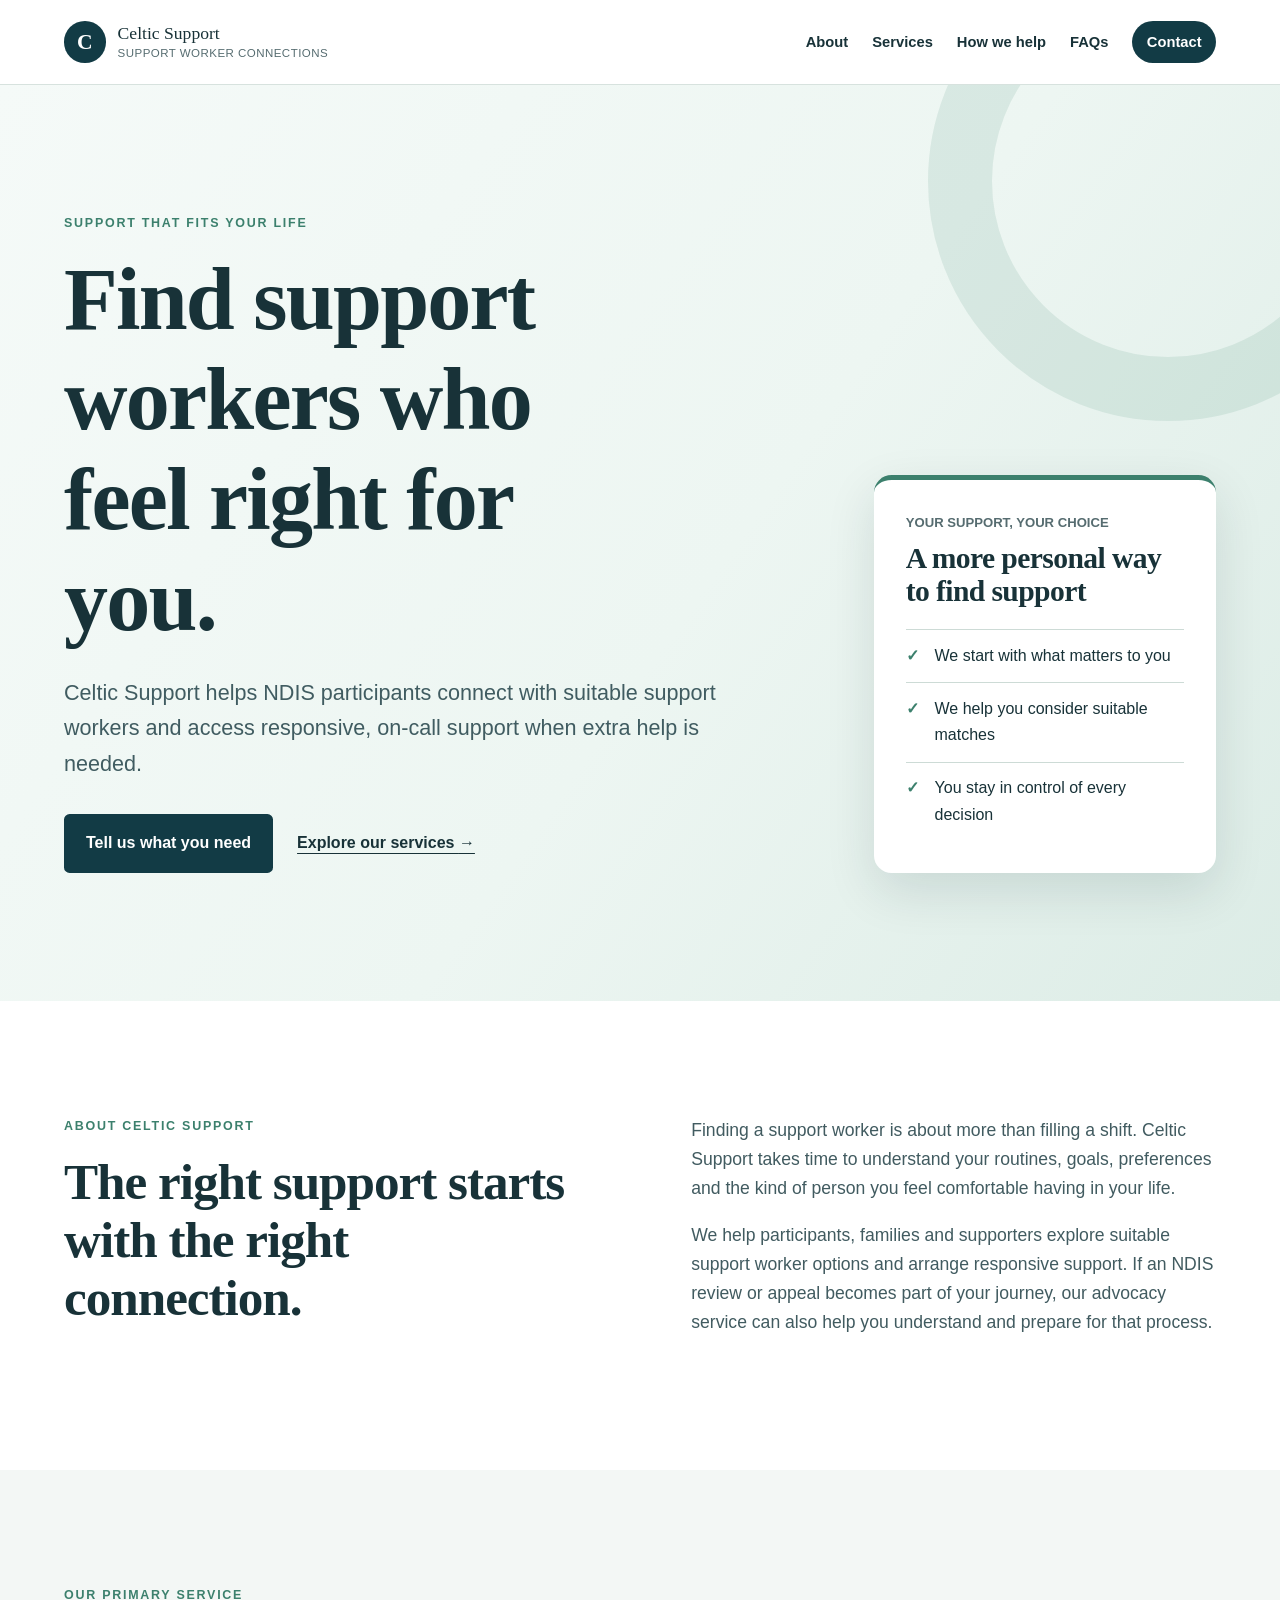
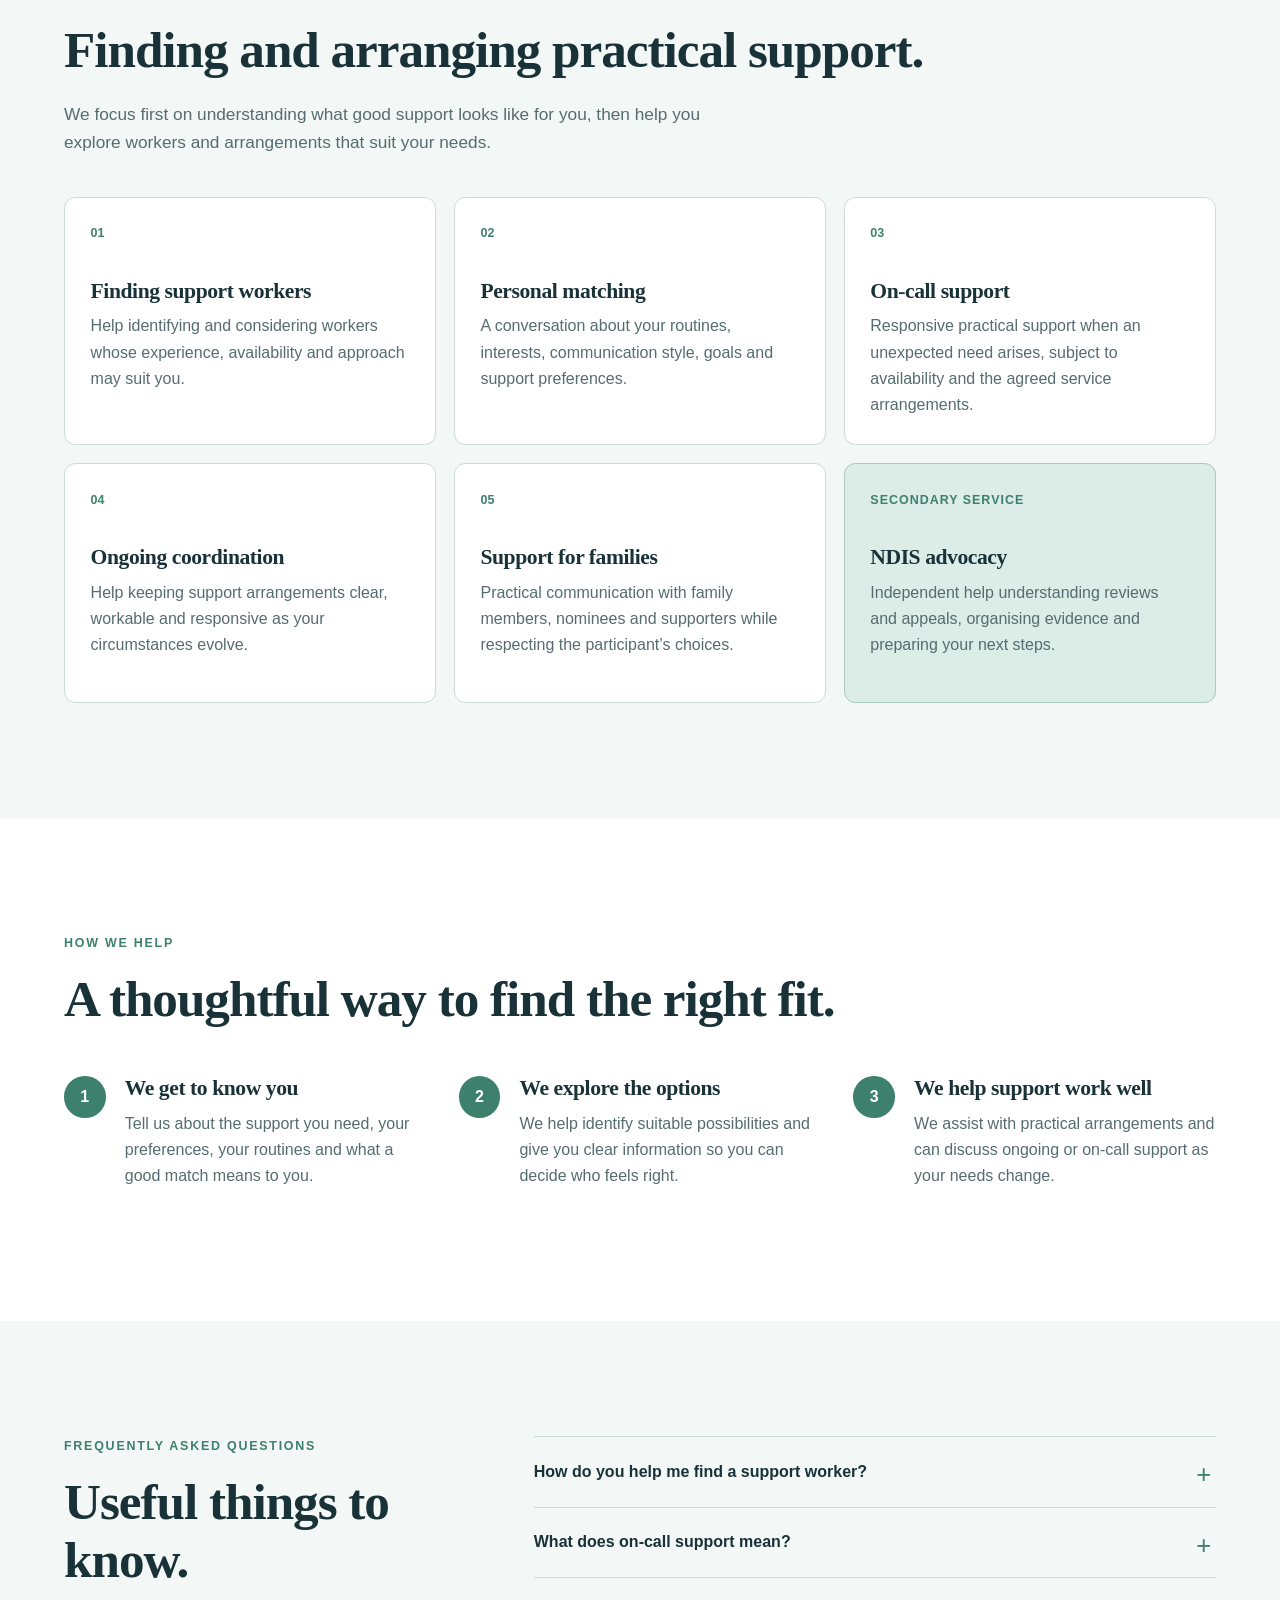
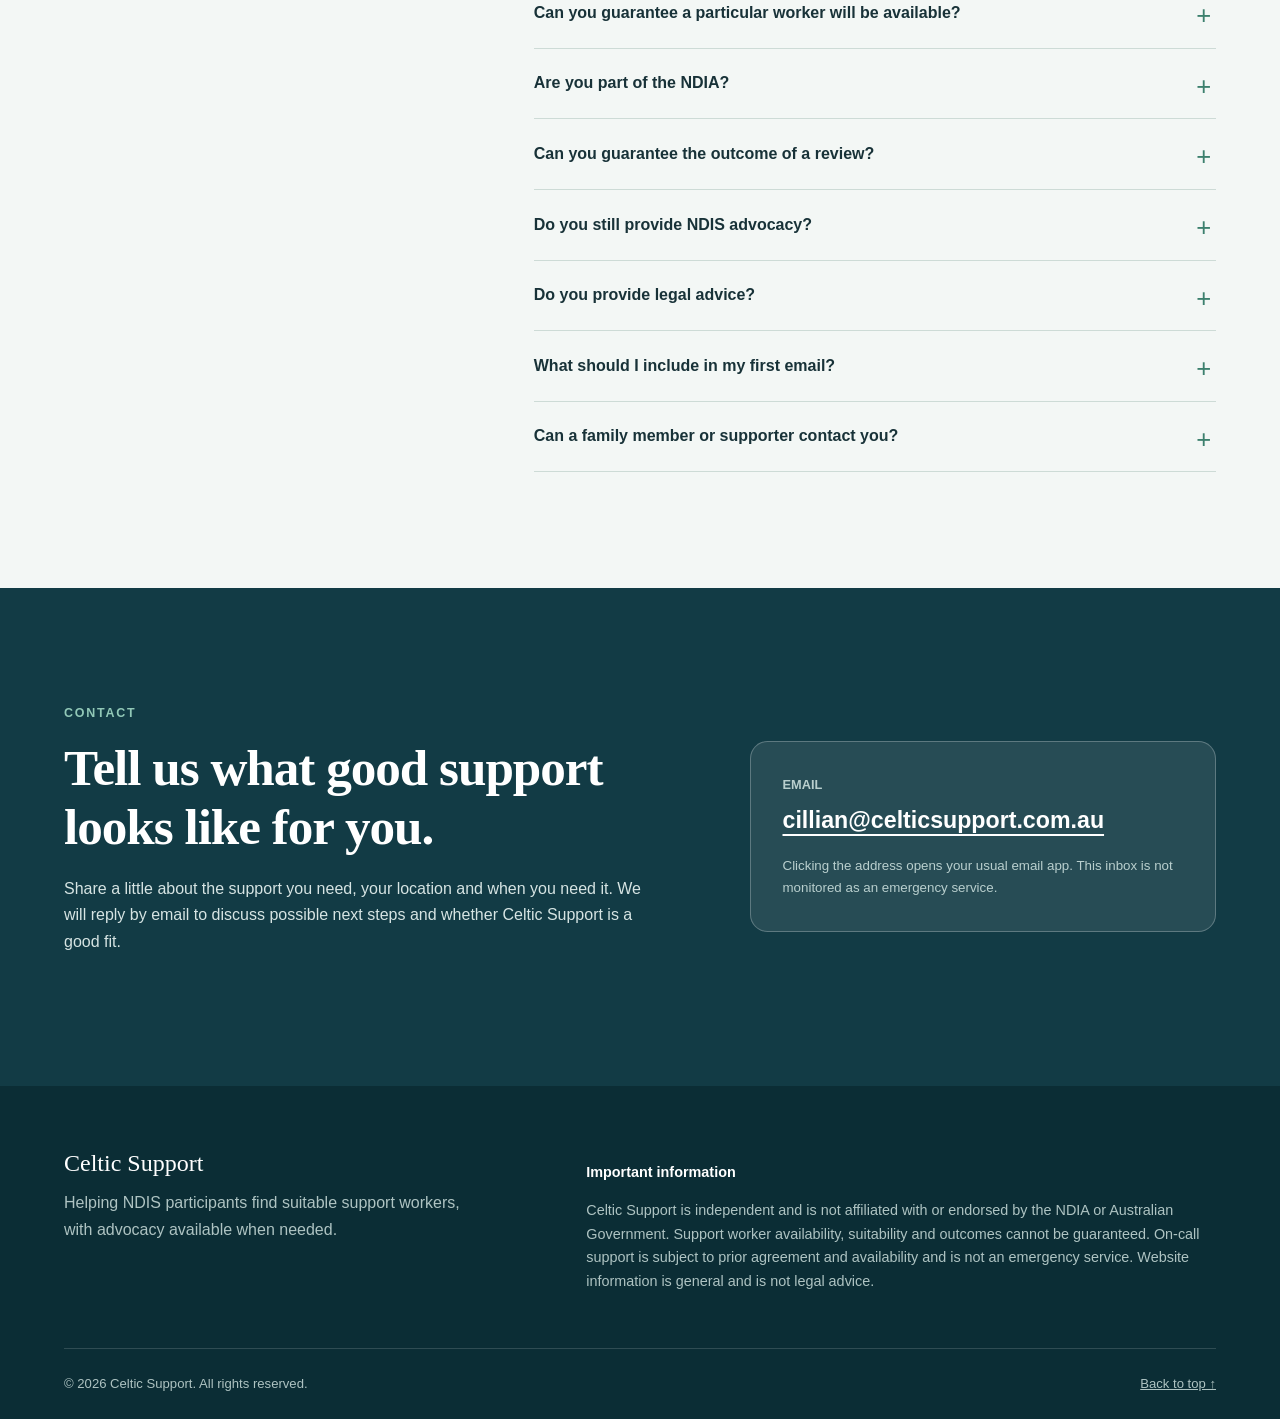
==== index.html @ 6f76b6a0 "Add Celtic Support website" ====
<!doctype html>
<html lang="en-AU">
<head>
  <meta charset="utf-8">
  <meta name="viewport" content="width=device-width, initial-scale=1">
  <meta name="description" content="Celtic Support helps NDIS participants find suitable support workers, access on-call support and navigate reviews and appeals.">
  <meta name="theme-color" content="#123b45">
  <meta property="og:title" content="Celtic Support | Find the right support workers">
  <meta property="og:description" content="Participant-focused help finding support workers, arranging on-call support and navigating NDIS reviews and appeals.">
  <meta property="og:type" content="website">
  <meta property="og:url" content="https://celticsupport.com.au/">
  <link rel="canonical" href="https://celticsupport.com.au/">
  <link rel="stylesheet" href="styles.css">
  <title>Celtic Support | Find the right support workers</title>
</head>
<body>
  <a class="skip-link" href="#main">Skip to main content</a>
  <header class="site-header">
    <div class="container nav-wrap">
      <a class="brand" href="#home" aria-label="Celtic Support home">
        <span class="brand-mark" aria-hidden="true">C</span>
        <span><strong>Celtic Support</strong><small>Support worker connections</small></span>
      </a>
      <nav aria-label="Main navigation">
        <ul>
          <li><a href="#about">About</a></li>
          <li><a href="#services">Services</a></li>
          <li><a href="#process">How we help</a></li>
          <li><a href="#faqs">FAQs</a></li>
          <li><a class="nav-contact" href="#contact">Contact</a></li>
        </ul>
      </nav>
    </div>
  </header>

  <main id="main">
    <section class="hero" id="home">
      <div class="container hero-grid">
        <div>
          <p class="eyebrow">Support that fits your life</p>
          <h1>Find support workers who feel right for you.</h1>
          <p class="lead">Celtic Support helps NDIS participants connect with suitable support workers and access responsive, on-call support when extra help is needed.</p>
          <div class="actions">
            <a class="button" href="mailto:cillian@celticsupport.com.au?subject=Support%20worker%20enquiry">Tell us what you need</a>
            <a class="text-link" href="#services">Explore our services <span aria-hidden="true">→</span></a>
          </div>
        </div>
        <aside class="hero-card" aria-label="What you can expect">
          <p class="card-kicker">Your support, your choice</p>
          <h2>A more personal way to find support</h2>
          <ul class="check-list">
            <li>We start with what matters to you</li>
            <li>We help you consider suitable matches</li>
            <li>You stay in control of every decision</li>
          </ul>
        </aside>
      </div>
    </section>

    <section id="about">
      <div class="container split">
        <div>
          <p class="eyebrow">About Celtic Support</p>
          <h2>The right support starts with the right connection.</h2>
        </div>
        <div class="prose">
          <p>Finding a support worker is about more than filling a shift. Celtic Support takes time to understand your routines, goals, preferences and the kind of person you feel comfortable having in your life.</p>
          <p>We help participants, families and supporters explore suitable support worker options and arrange responsive support. If an NDIS review or appeal becomes part of your journey, our advocacy service can also help you understand and prepare for that process.</p>
        </div>
      </div>
    </section>

    <section class="tinted" id="services">
      <div class="container">
        <p class="eyebrow">Our primary service</p>
        <h2>Finding and arranging practical support.</h2>
        <p class="section-intro">We focus first on understanding what good support looks like for you, then help you explore workers and arrangements that suit your needs.</p>
        <div class="card-grid">
          <article class="service-card"><span class="number">01</span><h3>Finding support workers</h3><p>Help identifying and considering workers whose experience, availability and approach may suit you.</p></article>
          <article class="service-card"><span class="number">02</span><h3>Personal matching</h3><p>A conversation about your routines, interests, communication style, goals and support preferences.</p></article>
          <article class="service-card"><span class="number">03</span><h3>On-call support</h3><p>Responsive practical support when an unexpected need arises, subject to availability and the agreed service arrangements.</p></article>
          <article class="service-card"><span class="number">04</span><h3>Ongoing coordination</h3><p>Help keeping support arrangements clear, workable and responsive as your circumstances evolve.</p></article>
          <article class="service-card"><span class="number">05</span><h3>Support for families</h3><p>Practical communication with family members, nominees and supporters while respecting the participant’s choices.</p></article>
          <article class="service-card secondary-card"><span class="number">Secondary service</span><h3>NDIS advocacy</h3><p>Independent help understanding reviews and appeals, organising evidence and preparing your next steps.</p></article>
        </div>
      </div>
    </section>

    <section id="process">
      <div class="container">
        <p class="eyebrow">How we help</p>
        <h2>A thoughtful way to find the right fit.</h2>
        <ol class="steps">
          <li><span>1</span><div><h3>We get to know you</h3><p>Tell us about the support you need, your preferences, your routines and what a good match means to you.</p></div></li>
          <li><span>2</span><div><h3>We explore the options</h3><p>We help identify suitable possibilities and give you clear information so you can decide who feels right.</p></div></li>
          <li><span>3</span><div><h3>We help support work well</h3><p>We assist with practical arrangements and can discuss ongoing or on-call support as your needs change.</p></div></li>
        </ol>
      </div>
    </section>

    <section class="tinted" id="faqs">
      <div class="container faq-layout">
        <div><p class="eyebrow">Frequently asked questions</p><h2>Useful things to know.</h2></div>
        <div class="faq-list">
          <details><summary>How do you help me find a support worker?</summary><p>We begin by learning about your needs, preferences and goals. We then help you explore possible workers and make an informed choice. The final decision about who supports you remains yours.</p></details>
          <details><summary>What does on-call support mean?</summary><p>It means you can discuss responsive support for unexpected or short-notice needs. Availability, response times, costs and the exact scope of support must be agreed in advance; it is not an emergency service.</p></details>
          <details><summary>Can you guarantee a particular worker will be available?</summary><p>No. Worker availability and suitability can change. We will communicate clearly about the options available, but we cannot guarantee a particular match or shift.</p></details>
          <details><summary>Are you part of the NDIA?</summary><p>No. Celtic Support is an independent support business. We are not the NDIA, the NDIS Quality and Safeguards Commission or a government agency.</p></details>
          <details><summary>Can you guarantee the outcome of a review?</summary><p>No. NDIS and Tribunal decisions are made by the relevant decision-maker. We cannot guarantee a particular outcome, but we can help you understand the process and prepare your information carefully.</p></details>
          <details><summary>Do you still provide NDIS advocacy?</summary><p>Yes. Advocacy is a secondary service for participants who need help understanding an NDIS decision, preparing for a review or appeal, or organising relevant evidence. Time limits can apply, so consider seeking advice promptly.</p></details>
          <details><summary>Do you provide legal advice?</summary><p>Celtic Support provides non-legal advocacy and practical support. We do not provide legal advice. If your matter needs legal advice, we may suggest that you contact a suitably qualified lawyer or community legal service.</p></details>
          <details><summary>What should I include in my first email?</summary><p>A short description of your situation, the kind of help you are seeking and any important dates is enough. Please avoid sending sensitive documents until we have discussed a safe and suitable way to share them.</p></details>
          <details><summary>Can a family member or supporter contact you?</summary><p>Yes. Family members, nominees and other supporters are welcome to make an enquiry. We will respect the participant’s choices, privacy and authority throughout.</p></details>
        </div>
      </div>
    </section>

    <section class="contact" id="contact">
      <div class="container contact-inner">
        <div><p class="eyebrow light">Contact</p><h2>Tell us what good support looks like for you.</h2><p>Share a little about the support you need, your location and when you need it. We will reply by email to discuss possible next steps and whether Celtic Support is a good fit.</p></div>
        <div class="contact-action"><p>Email</p><a href="mailto:cillian@celticsupport.com.au?subject=Support%20worker%20enquiry">cillian@celticsupport.com.au</a><small>Clicking the address opens your usual email app. This inbox is not monitored as an emergency service.</small></div>
      </div>
    </section>
  </main>

  <footer>
    <div class="container footer-grid">
      <div><a class="footer-brand" href="#home">Celtic Support</a><p>Helping NDIS participants find suitable support workers, with advocacy available when needed.</p></div>
      <div class="disclaimer"><p><strong>Important information</strong></p><p>Celtic Support is independent and is not affiliated with or endorsed by the NDIA or Australian Government. Support worker availability, suitability and outcomes cannot be guaranteed. On-call support is subject to prior agreement and availability and is not an emergency service. Website information is general and is not legal advice.</p></div>
    </div>
    <div class="container footer-bottom"><p>© 2026 Celtic Support. All rights reserved.</p><a href="#home">Back to top ↑</a></div>
  </footer>
</body>
</html>
---- styles.css ----
:root{--ink:#183238;--navy:#123b45;--deep:#0b2d35;--green:#3c806d;--mint:#dcece6;--pale:#f3f7f5;--white:#fff;--line:#cddbd6;--muted:#566c70;--max:72rem;--radius:1.1rem;--shadow:0 18px 50px rgba(11,45,53,.12)}
*{box-sizing:border-box}html{scroll-behavior:smooth;scroll-padding-top:6rem}body{margin:0;color:var(--ink);background:var(--white);font-family:Arial,"Helvetica Neue",sans-serif;font-size:1rem;line-height:1.65}a{color:inherit}h1,h2,h3,p{margin-top:0}h1,h2,h3{font-family:Georgia,"Times New Roman",serif;line-height:1.14;letter-spacing:-.02em}h1{max-width:13ch;font-size:clamp(2.65rem,7vw,5.5rem);margin-bottom:1.5rem}h2{font-size:clamp(2rem,4vw,3.4rem);margin-bottom:1.25rem}h3{font-size:1.35rem;margin-bottom:.6rem}.container{width:min(calc(100% - 2.5rem),var(--max));margin-inline:auto}.skip-link{position:fixed;z-index:100;top:.75rem;left:.75rem;padding:.7rem 1rem;background:var(--white);color:var(--deep);border:2px solid var(--deep);transform:translateY(-180%)}.skip-link:focus{transform:none}.site-header{position:sticky;top:0;z-index:20;background:rgba(255,255,255,.96);border-bottom:1px solid rgba(205,219,214,.8)}.nav-wrap{min-height:5.25rem;display:flex;align-items:center;justify-content:space-between;gap:2rem}.brand{display:flex;align-items:center;gap:.75rem;text-decoration:none;line-height:1.15}.brand-mark{display:grid;place-items:center;width:2.6rem;height:2.6rem;color:var(--white);background:var(--navy);border-radius:50%;font:bold 1.35rem Georgia,serif}.brand strong{display:block;font:1.1rem Georgia,serif}.brand small{display:block;margin-top:.18rem;color:var(--muted);font-size:.72rem;letter-spacing:.04em;text-transform:uppercase}.site-header ul{display:flex;align-items:center;gap:1.5rem;padding:0;margin:0;list-style:none}.site-header nav a{text-decoration:none;font-size:.92rem;font-weight:700}.site-header nav a:hover{text-decoration:underline;text-underline-offset:.3em}.nav-contact{display:inline-block;padding:.55rem .9rem;color:var(--white);background:var(--navy);border-radius:2rem}.hero{position:relative;overflow:hidden;padding:clamp(5rem,10vw,8.5rem) 0;background:linear-gradient(125deg,#f5faf8 0%,#edf6f2 55%,#dcece6 100%)}.hero:after{content:"";position:absolute;width:22rem;height:22rem;right:-8rem;top:-9rem;border:4rem solid rgba(60,128,109,.12);border-radius:50%}.hero-grid{position:relative;z-index:1;display:grid;grid-template-columns:minmax(0,1.55fr) minmax(17rem,.75fr);align-items:end;gap:clamp(3rem,8vw,7rem)}.eyebrow{margin-bottom:1rem;color:var(--green);font-size:.78rem;font-weight:800;letter-spacing:.14em;text-transform:uppercase}.lead{max-width:42rem;font-size:clamp(1.12rem,2vw,1.35rem);color:#405c61}.actions{display:flex;align-items:center;gap:1.5rem;flex-wrap:wrap;margin-top:2rem}.button{display:inline-block;padding:.9rem 1.25rem;color:var(--white);background:var(--navy);border:2px solid var(--navy);border-radius:.35rem;text-decoration:none;font-weight:700}.button:hover{background:var(--deep)}.text-link{font-weight:700;text-underline-offset:.3em}.hero-card{padding:2rem;background:var(--white);border-top:5px solid var(--green);border-radius:var(--radius);box-shadow:var(--shadow)}.hero-card h2{font-size:1.85rem}.card-kicker{margin-bottom:.5rem;color:var(--muted);font-size:.82rem;font-weight:700;text-transform:uppercase}.check-list{padding:0;margin:1.25rem 0 0;list-style:none}.check-list li{position:relative;padding:.8rem 0 .8rem 1.8rem;border-top:1px solid var(--line)}.check-list li:before{content:"✓";position:absolute;left:0;color:var(--green);font-weight:900}section{padding:clamp(4.5rem,9vw,7.5rem) 0}.split{display:grid;grid-template-columns:1fr 1fr;gap:clamp(3rem,8vw,7rem)}.prose{font-size:1.1rem;color:#415b60}.tinted{background:var(--pale)}.section-intro{max-width:43rem;color:var(--muted);font-size:1.08rem}.card-grid{display:grid;grid-template-columns:repeat(3,1fr);gap:1.1rem;margin-top:2.5rem}.service-card{min-height:15rem;padding:1.6rem;background:var(--white);border:1px solid var(--line);border-radius:.7rem}.service-card .number{display:block;margin-bottom:2.2rem;color:var(--green);font-size:.78rem;font-weight:800}.service-card p{margin:0;color:var(--muted)}.steps{display:grid;grid-template-columns:repeat(3,1fr);gap:2rem;padding:0;margin:3rem 0 0;list-style:none}.steps li{display:flex;gap:1.2rem}.steps li>span{display:grid;place-items:center;flex:0 0 2.6rem;height:2.6rem;color:var(--white);background:var(--green);border-radius:50%;font-weight:800}.steps p{color:var(--muted)}.faq-layout{display:grid;grid-template-columns:.7fr 1.3fr;gap:clamp(3rem,8vw,7rem)}details{border-top:1px solid var(--line)}details:last-child{border-bottom:1px solid var(--line)}summary{position:relative;padding:1.35rem 3rem 1.35rem 0;cursor:pointer;font-weight:800;list-style:none}summary::-webkit-details-marker{display:none}summary:after{content:"+";position:absolute;right:.3rem;top:1rem;color:var(--green);font-size:1.6rem;font-weight:400}details[open] summary:after{content:"–"}details p{padding:0 2rem 1.4rem 0;color:var(--muted)}.contact{color:var(--white);background:var(--navy)}.contact-inner{display:grid;grid-template-columns:1fr .8fr;align-items:center;gap:clamp(3rem,8vw,7rem)}.contact-inner>div:first-child p:last-child{max-width:39rem;color:#d6e4e3}.eyebrow.light{color:#91c8b7}.contact-action{padding:2rem;background:rgba(255,255,255,.09);border:1px solid rgba(255,255,255,.25);border-radius:var(--radius)}.contact-action p{margin-bottom:.35rem;color:#b9cfce;font-size:.8rem;font-weight:700;text-transform:uppercase}.contact-action a{display:block;overflow-wrap:anywhere;font-size:clamp(1.05rem,2.5vw,1.45rem);font-weight:800;text-underline-offset:.25em}.contact-action small{display:block;margin-top:1rem;color:#b9cfce}footer{padding:4rem 0 1.5rem;color:#dbe8e7;background:var(--deep)}.footer-grid{display:grid;grid-template-columns:.8fr 1.2fr;gap:clamp(3rem,8vw,7rem)}.footer-brand{color:var(--white);font:1.5rem Georgia,serif;text-decoration:none}.footer-grid p{margin-top:.65rem;color:#aec3c2}.disclaimer{font-size:.9rem}.disclaimer p:first-child{color:var(--white)}.footer-bottom{display:flex;justify-content:space-between;gap:2rem;padding-top:1.5rem;margin-top:2.5rem;border-top:1px solid rgba(255,255,255,.15);font-size:.82rem;color:#aec3c2}.footer-bottom p{margin:0}
:focus-visible{outline:3px solid #e3a72f;outline-offset:4px}@media (max-width:58rem){.nav-wrap{align-items:flex-start;flex-direction:column;padding:1rem 0}.site-header{position:relative}.site-header ul{gap:.45rem 1rem;flex-wrap:wrap}.nav-contact{padding:0;color:var(--ink);background:none}.hero-grid,.split,.faq-layout,.contact-inner,.footer-grid{grid-template-columns:1fr}.card-grid{grid-template-columns:repeat(2,1fr)}.steps{grid-template-columns:1fr;gap:1.4rem}}@media (max-width:38rem){.container{width:min(calc(100% - 1.5rem),var(--max))}.site-header nav a{font-size:.85rem}.brand small{display:none}.hero{padding-top:4rem}.card-grid{grid-template-columns:1fr}.service-card{min-height:0}.actions{align-items:flex-start;flex-direction:column}.button{width:100%;text-align:center}.footer-bottom{align-items:flex-start;flex-direction:column}}@media (prefers-reduced-motion:reduce){html{scroll-behavior:auto}}@media print{.site-header,.actions,.contact,footer{display:none}.hero,section{padding:2rem 0;background:#fff}.hero-grid,.split,.faq-layout{display:block}.hero-card{box-shadow:none}details{display:block}details p{display:block}.card-grid{grid-template-columns:repeat(2,1fr)}}
.secondary-card{background:var(--mint);border-color:#a8c9bd}.secondary-card .number{letter-spacing:.08em;text-transform:uppercase}
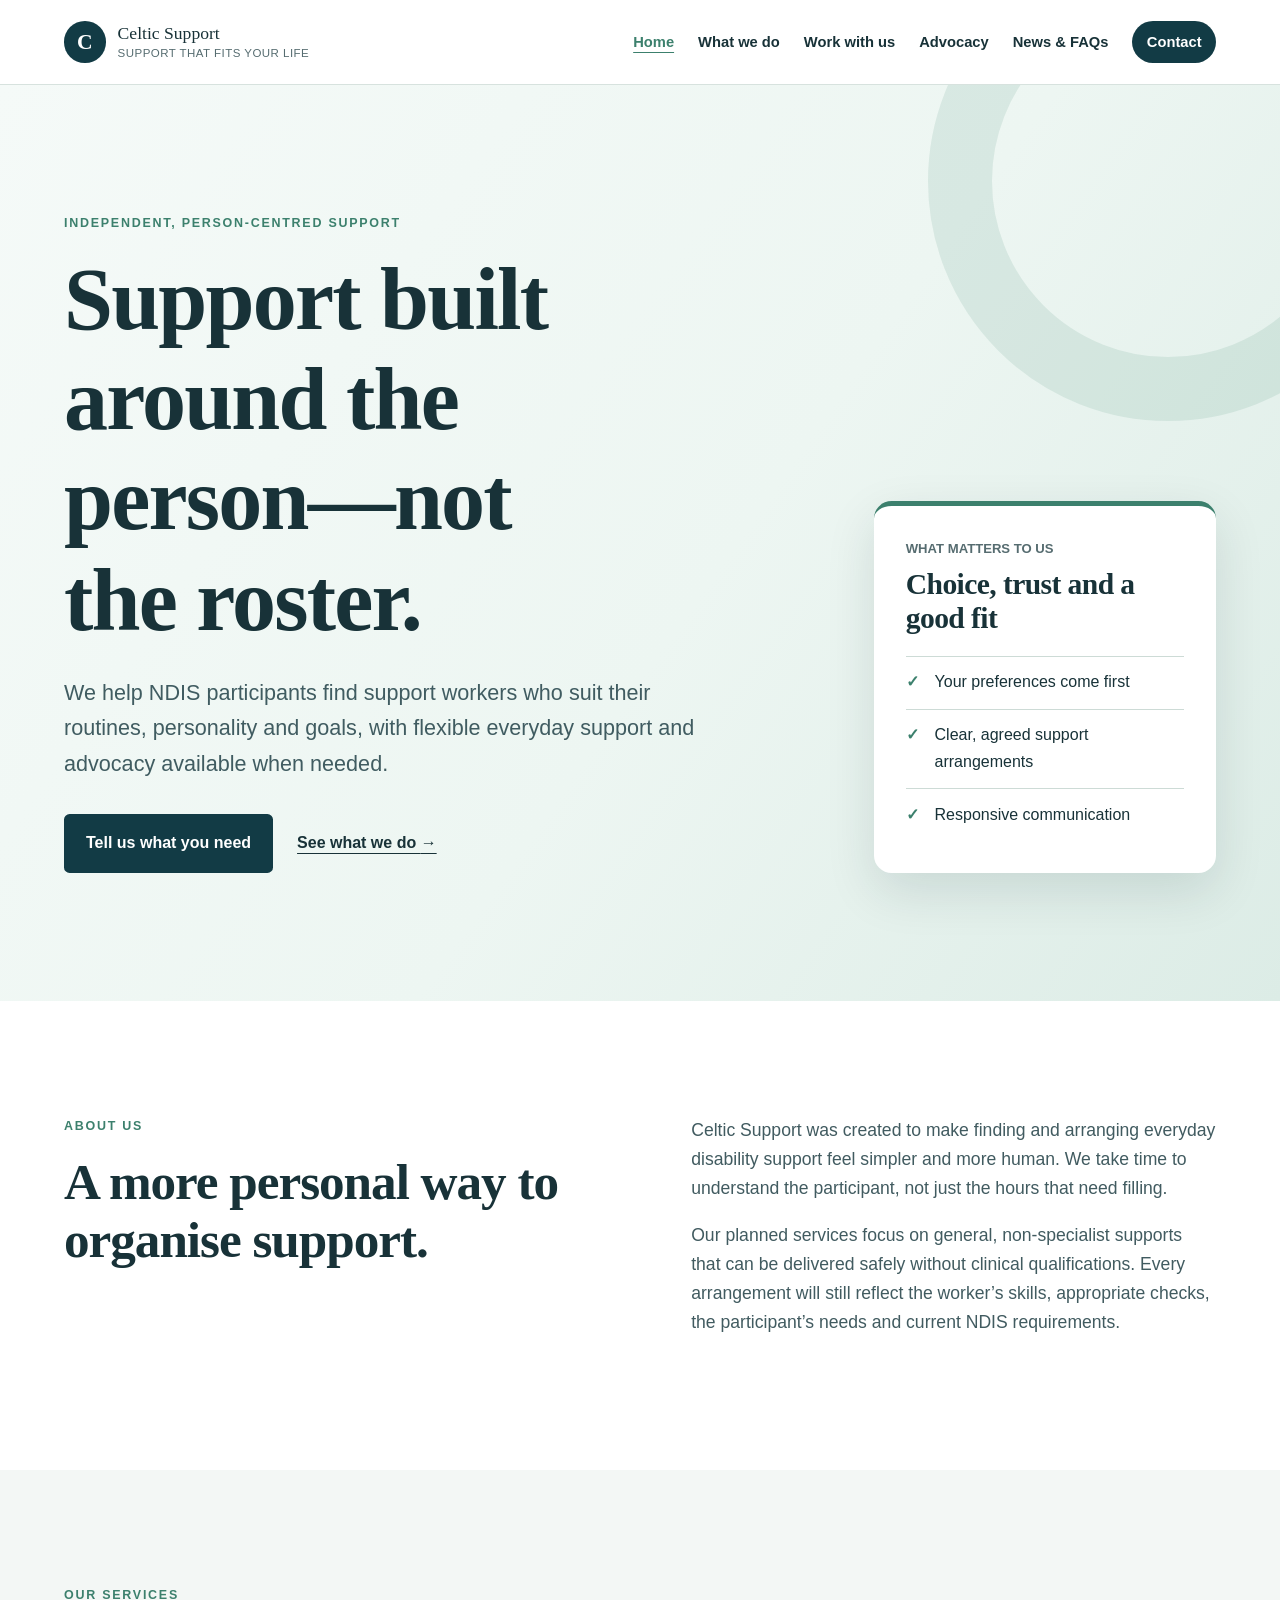
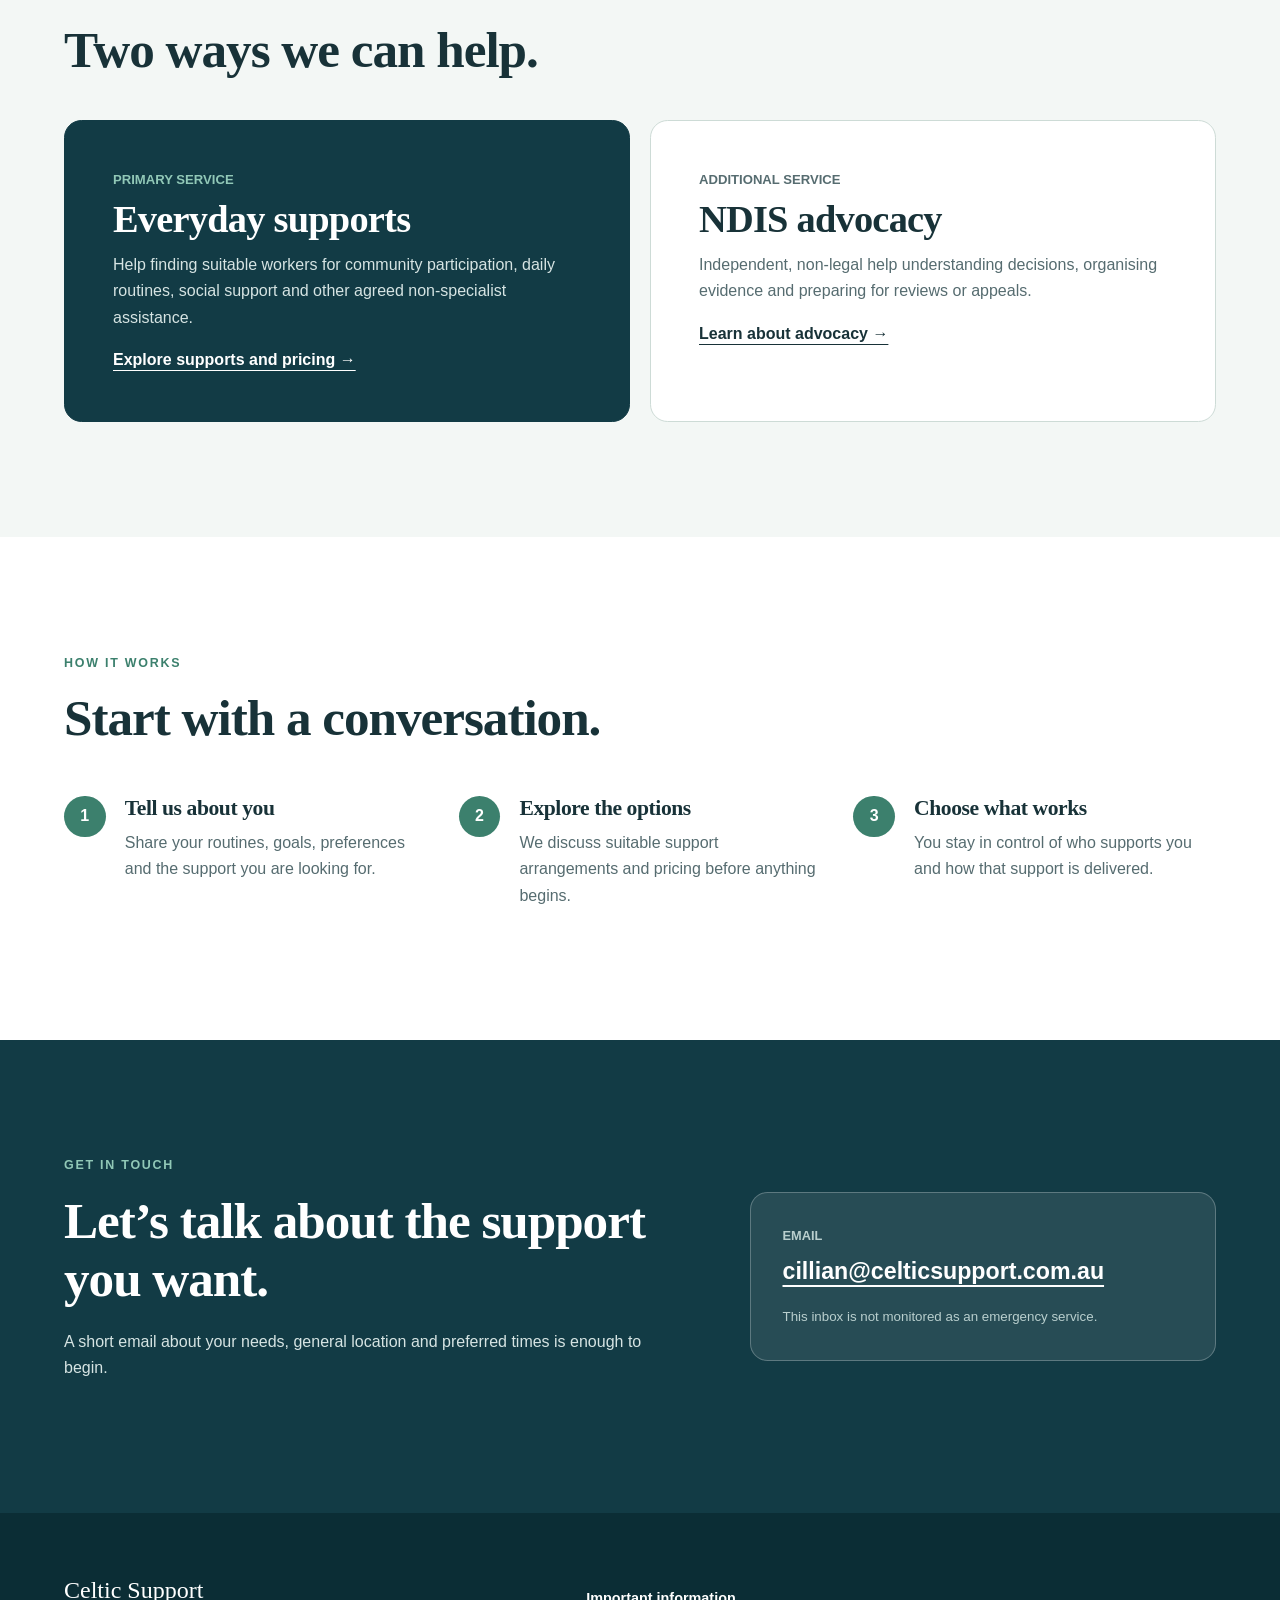
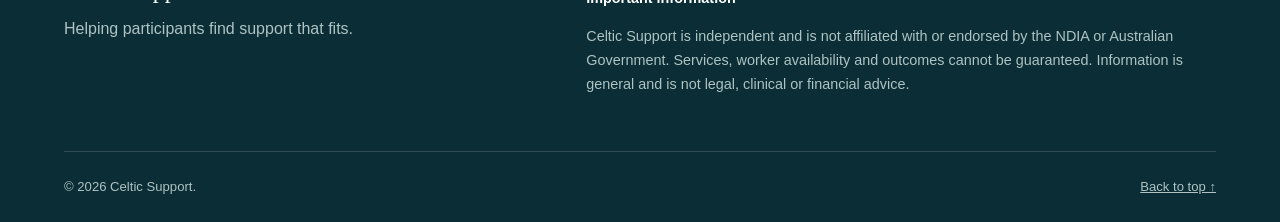
==== commit fbe0ac85: "Restructure website into service pages" ====
--- a/index.html
+++ b/index.html
@@ -1,134 +1,34 @@
 <!doctype html>
 <html lang="en-AU">
 <head>
-  <meta charset="utf-8">
-  <meta name="viewport" content="width=device-width, initial-scale=1">
-  <meta name="description" content="Celtic Support helps NDIS participants find suitable support workers, access on-call support and navigate reviews and appeals.">
-  <meta name="theme-color" content="#123b45">
-  <meta property="og:title" content="Celtic Support | Find the right support workers">
-  <meta property="og:description" content="Participant-focused help finding support workers, arranging on-call support and navigating NDIS reviews and appeals.">
-  <meta property="og:type" content="website">
-  <meta property="og:url" content="https://celticsupport.com.au/">
-  <link rel="canonical" href="https://celticsupport.com.au/">
-  <link rel="stylesheet" href="styles.css">
-  <title>Celtic Support | Find the right support workers</title>
+  <meta charset="utf-8"><meta name="viewport" content="width=device-width, initial-scale=1">
+  <meta name="description" content="Celtic Support helps NDIS participants find suitable support workers, arrange flexible everyday support and access independent advocacy.">
+  <meta name="theme-color" content="#123b45"><link rel="canonical" href="https://celticsupport.com.au/">
+  <link rel="stylesheet" href="styles.css"><title>Celtic Support | Support that fits your life</title>
 </head>
 <body>
   <a class="skip-link" href="#main">Skip to main content</a>
-  <header class="site-header">
-    <div class="container nav-wrap">
-      <a class="brand" href="#home" aria-label="Celtic Support home">
-        <span class="brand-mark" aria-hidden="true">C</span>
-        <span><strong>Celtic Support</strong><small>Support worker connections</small></span>
-      </a>
-      <nav aria-label="Main navigation">
-        <ul>
-          <li><a href="#about">About</a></li>
-          <li><a href="#services">Services</a></li>
-          <li><a href="#process">How we help</a></li>
-          <li><a href="#faqs">FAQs</a></li>
-          <li><a class="nav-contact" href="#contact">Contact</a></li>
-        </ul>
-      </nav>
-    </div>
-  </header>
+  <header class="site-header"><div class="container nav-wrap">
+    <a class="brand" href="index.html" aria-label="Celtic Support home"><span class="brand-mark" aria-hidden="true">C</span><span><strong>Celtic Support</strong><small>Support that fits your life</small></span></a>
+    <nav aria-label="Main navigation"><ul><li><a aria-current="page" href="index.html">Home</a></li><li><a href="what-we-do.html">What we do</a></li><li><a href="work-with-us.html">Work with us</a></li><li><a href="advocacy.html">Advocacy</a></li><li><a href="news-faq.html">News &amp; FAQs</a></li><li><a class="nav-contact" href="mailto:cillian@celticsupport.com.au?subject=Celtic%20Support%20enquiry">Contact</a></li></ul></nav>
+  </div></header>
+  <main id="main">
+    <section class="hero"><div class="container hero-grid"><div>
+      <p class="eyebrow">Independent, person-centred support</p><h1>Support built around the person—not the roster.</h1>
+      <p class="lead">We help NDIS participants find support workers who suit their routines, personality and goals, with flexible everyday support and advocacy available when needed.</p>
+      <div class="actions"><a class="button" href="mailto:cillian@celticsupport.com.au?subject=Support%20enquiry">Tell us what you need</a><a class="text-link" href="what-we-do.html">See what we do <span aria-hidden="true">→</span></a></div>
+    </div><aside class="hero-card"><p class="card-kicker">What matters to us</p><h2>Choice, trust and a good fit</h2><ul class="check-list"><li>Your preferences come first</li><li>Clear, agreed support arrangements</li><li>Responsive communication</li></ul></aside></div></section>
 
-  <main id="main">
-    <section class="hero" id="home">
-      <div class="container hero-grid">
-        <div>
-          <p class="eyebrow">Support that fits your life</p>
-          <h1>Find support workers who feel right for you.</h1>
-          <p class="lead">Celtic Support helps NDIS participants connect with suitable support workers and access responsive, on-call support when extra help is needed.</p>
-          <div class="actions">
-            <a class="button" href="mailto:cillian@celticsupport.com.au?subject=Support%20worker%20enquiry">Tell us what you need</a>
-            <a class="text-link" href="#services">Explore our services <span aria-hidden="true">→</span></a>
-          </div>
-        </div>
-        <aside class="hero-card" aria-label="What you can expect">
-          <p class="card-kicker">Your support, your choice</p>
-          <h2>A more personal way to find support</h2>
-          <ul class="check-list">
-            <li>We start with what matters to you</li>
-            <li>We help you consider suitable matches</li>
-            <li>You stay in control of every decision</li>
-          </ul>
-        </aside>
-      </div>
-    </section>
+    <section><div class="container split"><div><p class="eyebrow">About us</p><h2>A more personal way to organise support.</h2></div><div class="prose"><p>Celtic Support was created to make finding and arranging everyday disability support feel simpler and more human. We take time to understand the participant, not just the hours that need filling.</p><p>Our planned services focus on general, non-specialist supports that can be delivered safely without clinical qualifications. Every arrangement will still reflect the worker’s skills, appropriate checks, the participant’s needs and current NDIS requirements.</p></div></div></section>
 
-    <section id="about">
-      <div class="container split">
-        <div>
-          <p class="eyebrow">About Celtic Support</p>
-          <h2>The right support starts with the right connection.</h2>
-        </div>
-        <div class="prose">
-          <p>Finding a support worker is about more than filling a shift. Celtic Support takes time to understand your routines, goals, preferences and the kind of person you feel comfortable having in your life.</p>
-          <p>We help participants, families and supporters explore suitable support worker options and arrange responsive support. If an NDIS review or appeal becomes part of your journey, our advocacy service can also help you understand and prepare for that process.</p>
-        </div>
-      </div>
-    </section>
+    <section class="tinted"><div class="container"><p class="eyebrow">Our services</p><h2>Two ways we can help.</h2><div class="offer-grid">
+      <article class="offer-card primary-offer"><p class="card-kicker">Primary service</p><h3>Everyday supports</h3><p>Help finding suitable workers for community participation, daily routines, social support and other agreed non-specialist assistance.</p><a class="text-link" href="what-we-do.html">Explore supports and pricing →</a></article>
+      <article class="offer-card"><p class="card-kicker">Additional service</p><h3>NDIS advocacy</h3><p>Independent, non-legal help understanding decisions, organising evidence and preparing for reviews or appeals.</p><a class="text-link" href="advocacy.html">Learn about advocacy →</a></article>
+    </div></div></section>
 
-    <section class="tinted" id="services">
-      <div class="container">
-        <p class="eyebrow">Our primary service</p>
-        <h2>Finding and arranging practical support.</h2>
-        <p class="section-intro">We focus first on understanding what good support looks like for you, then help you explore workers and arrangements that suit your needs.</p>
-        <div class="card-grid">
-          <article class="service-card"><span class="number">01</span><h3>Finding support workers</h3><p>Help identifying and considering workers whose experience, availability and approach may suit you.</p></article>
-          <article class="service-card"><span class="number">02</span><h3>Personal matching</h3><p>A conversation about your routines, interests, communication style, goals and support preferences.</p></article>
-          <article class="service-card"><span class="number">03</span><h3>On-call support</h3><p>Responsive practical support when an unexpected need arises, subject to availability and the agreed service arrangements.</p></article>
-          <article class="service-card"><span class="number">04</span><h3>Ongoing coordination</h3><p>Help keeping support arrangements clear, workable and responsive as your circumstances evolve.</p></article>
-          <article class="service-card"><span class="number">05</span><h3>Support for families</h3><p>Practical communication with family members, nominees and supporters while respecting the participant’s choices.</p></article>
-          <article class="service-card secondary-card"><span class="number">Secondary service</span><h3>NDIS advocacy</h3><p>Independent help understanding reviews and appeals, organising evidence and preparing your next steps.</p></article>
-        </div>
-      </div>
-    </section>
+    <section><div class="container"><p class="eyebrow">How it works</p><h2>Start with a conversation.</h2><ol class="steps"><li><span>1</span><div><h3>Tell us about you</h3><p>Share your routines, goals, preferences and the support you are looking for.</p></div></li><li><span>2</span><div><h3>Explore the options</h3><p>We discuss suitable support arrangements and pricing before anything begins.</p></div></li><li><span>3</span><div><h3>Choose what works</h3><p>You stay in control of who supports you and how that support is delivered.</p></div></li></ol></div></section>
 
-    <section id="process">
-      <div class="container">
-        <p class="eyebrow">How we help</p>
-        <h2>A thoughtful way to find the right fit.</h2>
-        <ol class="steps">
-          <li><span>1</span><div><h3>We get to know you</h3><p>Tell us about the support you need, your preferences, your routines and what a good match means to you.</p></div></li>
-          <li><span>2</span><div><h3>We explore the options</h3><p>We help identify suitable possibilities and give you clear information so you can decide who feels right.</p></div></li>
-          <li><span>3</span><div><h3>We help support work well</h3><p>We assist with practical arrangements and can discuss ongoing or on-call support as your needs change.</p></div></li>
-        </ol>
-      </div>
-    </section>
-
-    <section class="tinted" id="faqs">
-      <div class="container faq-layout">
-        <div><p class="eyebrow">Frequently asked questions</p><h2>Useful things to know.</h2></div>
-        <div class="faq-list">
-          <details><summary>How do you help me find a support worker?</summary><p>We begin by learning about your needs, preferences and goals. We then help you explore possible workers and make an informed choice. The final decision about who supports you remains yours.</p></details>
-          <details><summary>What does on-call support mean?</summary><p>It means you can discuss responsive support for unexpected or short-notice needs. Availability, response times, costs and the exact scope of support must be agreed in advance; it is not an emergency service.</p></details>
-          <details><summary>Can you guarantee a particular worker will be available?</summary><p>No. Worker availability and suitability can change. We will communicate clearly about the options available, but we cannot guarantee a particular match or shift.</p></details>
-          <details><summary>Are you part of the NDIA?</summary><p>No. Celtic Support is an independent support business. We are not the NDIA, the NDIS Quality and Safeguards Commission or a government agency.</p></details>
-          <details><summary>Can you guarantee the outcome of a review?</summary><p>No. NDIS and Tribunal decisions are made by the relevant decision-maker. We cannot guarantee a particular outcome, but we can help you understand the process and prepare your information carefully.</p></details>
-          <details><summary>Do you still provide NDIS advocacy?</summary><p>Yes. Advocacy is a secondary service for participants who need help understanding an NDIS decision, preparing for a review or appeal, or organising relevant evidence. Time limits can apply, so consider seeking advice promptly.</p></details>
-          <details><summary>Do you provide legal advice?</summary><p>Celtic Support provides non-legal advocacy and practical support. We do not provide legal advice. If your matter needs legal advice, we may suggest that you contact a suitably qualified lawyer or community legal service.</p></details>
-          <details><summary>What should I include in my first email?</summary><p>A short description of your situation, the kind of help you are seeking and any important dates is enough. Please avoid sending sensitive documents until we have discussed a safe and suitable way to share them.</p></details>
-          <details><summary>Can a family member or supporter contact you?</summary><p>Yes. Family members, nominees and other supporters are welcome to make an enquiry. We will respect the participant’s choices, privacy and authority throughout.</p></details>
-        </div>
-      </div>
-    </section>
-
-    <section class="contact" id="contact">
-      <div class="container contact-inner">
-        <div><p class="eyebrow light">Contact</p><h2>Tell us what good support looks like for you.</h2><p>Share a little about the support you need, your location and when you need it. We will reply by email to discuss possible next steps and whether Celtic Support is a good fit.</p></div>
-        <div class="contact-action"><p>Email</p><a href="mailto:cillian@celticsupport.com.au?subject=Support%20worker%20enquiry">cillian@celticsupport.com.au</a><small>Clicking the address opens your usual email app. This inbox is not monitored as an emergency service.</small></div>
-      </div>
-    </section>
+    <section class="contact"><div class="container contact-inner"><div><p class="eyebrow light">Get in touch</p><h2>Let’s talk about the support you want.</h2><p>A short email about your needs, general location and preferred times is enough to begin.</p></div><div class="contact-action"><p>Email</p><a href="mailto:cillian@celticsupport.com.au?subject=Celtic%20Support%20enquiry">cillian@celticsupport.com.au</a><small>This inbox is not monitored as an emergency service.</small></div></div></section>
   </main>
-
-  <footer>
-    <div class="container footer-grid">
-      <div><a class="footer-brand" href="#home">Celtic Support</a><p>Helping NDIS participants find suitable support workers, with advocacy available when needed.</p></div>
-      <div class="disclaimer"><p><strong>Important information</strong></p><p>Celtic Support is independent and is not affiliated with or endorsed by the NDIA or Australian Government. Support worker availability, suitability and outcomes cannot be guaranteed. On-call support is subject to prior agreement and availability and is not an emergency service. Website information is general and is not legal advice.</p></div>
-    </div>
-    <div class="container footer-bottom"><p>© 2026 Celtic Support. All rights reserved.</p><a href="#home">Back to top ↑</a></div>
-  </footer>
-</body>
-</html>
+  <footer><div class="container footer-grid"><div><a class="footer-brand" href="index.html">Celtic Support</a><p>Helping participants find support that fits.</p></div><div class="disclaimer"><p><strong>Important information</strong></p><p>Celtic Support is independent and is not affiliated with or endorsed by the NDIA or Australian Government. Services, worker availability and outcomes cannot be guaranteed. Information is general and is not legal, clinical or financial advice.</p></div></div><div class="container footer-bottom"><p>© 2026 Celtic Support.</p><a href="#main">Back to top ↑</a></div></footer>
+</body></html>
--- a/styles.css
+++ b/styles.css
@@ -2,3 +2,4 @@
 *{box-sizing:border-box}html{scroll-behavior:smooth;scroll-padding-top:6rem}body{margin:0;color:var(--ink);background:var(--white);font-family:Arial,"Helvetica Neue",sans-serif;font-size:1rem;line-height:1.65}a{color:inherit}h1,h2,h3,p{margin-top:0}h1,h2,h3{font-family:Georgia,"Times New Roman",serif;line-height:1.14;letter-spacing:-.02em}h1{max-width:13ch;font-size:clamp(2.65rem,7vw,5.5rem);margin-bottom:1.5rem}h2{font-size:clamp(2rem,4vw,3.4rem);margin-bottom:1.25rem}h3{font-size:1.35rem;margin-bottom:.6rem}.container{width:min(calc(100% - 2.5rem),var(--max));margin-inline:auto}.skip-link{position:fixed;z-index:100;top:.75rem;left:.75rem;padding:.7rem 1rem;background:var(--white);color:var(--deep);border:2px solid var(--deep);transform:translateY(-180%)}.skip-link:focus{transform:none}.site-header{position:sticky;top:0;z-index:20;background:rgba(255,255,255,.96);border-bottom:1px solid rgba(205,219,214,.8)}.nav-wrap{min-height:5.25rem;display:flex;align-items:center;justify-content:space-between;gap:2rem}.brand{display:flex;align-items:center;gap:.75rem;text-decoration:none;line-height:1.15}.brand-mark{display:grid;place-items:center;width:2.6rem;height:2.6rem;color:var(--white);background:var(--navy);border-radius:50%;font:bold 1.35rem Georgia,serif}.brand strong{display:block;font:1.1rem Georgia,serif}.brand small{display:block;margin-top:.18rem;color:var(--muted);font-size:.72rem;letter-spacing:.04em;text-transform:uppercase}.site-header ul{display:flex;align-items:center;gap:1.5rem;padding:0;margin:0;list-style:none}.site-header nav a{text-decoration:none;font-size:.92rem;font-weight:700}.site-header nav a:hover{text-decoration:underline;text-underline-offset:.3em}.nav-contact{display:inline-block;padding:.55rem .9rem;color:var(--white);background:var(--navy);border-radius:2rem}.hero{position:relative;overflow:hidden;padding:clamp(5rem,10vw,8.5rem) 0;background:linear-gradient(125deg,#f5faf8 0%,#edf6f2 55%,#dcece6 100%)}.hero:after{content:"";position:absolute;width:22rem;height:22rem;right:-8rem;top:-9rem;border:4rem solid rgba(60,128,109,.12);border-radius:50%}.hero-grid{position:relative;z-index:1;display:grid;grid-template-columns:minmax(0,1.55fr) minmax(17rem,.75fr);align-items:end;gap:clamp(3rem,8vw,7rem)}.eyebrow{margin-bottom:1rem;color:var(--green);font-size:.78rem;font-weight:800;letter-spacing:.14em;text-transform:uppercase}.lead{max-width:42rem;font-size:clamp(1.12rem,2vw,1.35rem);color:#405c61}.actions{display:flex;align-items:center;gap:1.5rem;flex-wrap:wrap;margin-top:2rem}.button{display:inline-block;padding:.9rem 1.25rem;color:var(--white);background:var(--navy);border:2px solid var(--navy);border-radius:.35rem;text-decoration:none;font-weight:700}.button:hover{background:var(--deep)}.text-link{font-weight:700;text-underline-offset:.3em}.hero-card{padding:2rem;background:var(--white);border-top:5px solid var(--green);border-radius:var(--radius);box-shadow:var(--shadow)}.hero-card h2{font-size:1.85rem}.card-kicker{margin-bottom:.5rem;color:var(--muted);font-size:.82rem;font-weight:700;text-transform:uppercase}.check-list{padding:0;margin:1.25rem 0 0;list-style:none}.check-list li{position:relative;padding:.8rem 0 .8rem 1.8rem;border-top:1px solid var(--line)}.check-list li:before{content:"✓";position:absolute;left:0;color:var(--green);font-weight:900}section{padding:clamp(4.5rem,9vw,7.5rem) 0}.split{display:grid;grid-template-columns:1fr 1fr;gap:clamp(3rem,8vw,7rem)}.prose{font-size:1.1rem;color:#415b60}.tinted{background:var(--pale)}.section-intro{max-width:43rem;color:var(--muted);font-size:1.08rem}.card-grid{display:grid;grid-template-columns:repeat(3,1fr);gap:1.1rem;margin-top:2.5rem}.service-card{min-height:15rem;padding:1.6rem;background:var(--white);border:1px solid var(--line);border-radius:.7rem}.service-card .number{display:block;margin-bottom:2.2rem;color:var(--green);font-size:.78rem;font-weight:800}.service-card p{margin:0;color:var(--muted)}.steps{display:grid;grid-template-columns:repeat(3,1fr);gap:2rem;padding:0;margin:3rem 0 0;list-style:none}.steps li{display:flex;gap:1.2rem}.steps li>span{display:grid;place-items:center;flex:0 0 2.6rem;height:2.6rem;color:var(--white);background:var(--green);border-radius:50%;font-weight:800}.steps p{color:var(--muted)}.faq-layout{display:grid;grid-template-columns:.7fr 1.3fr;gap:clamp(3rem,8vw,7rem)}details{border-top:1px solid var(--line)}details:last-child{border-bottom:1px solid var(--line)}summary{position:relative;padding:1.35rem 3rem 1.35rem 0;cursor:pointer;font-weight:800;list-style:none}summary::-webkit-details-marker{display:none}summary:after{content:"+";position:absolute;right:.3rem;top:1rem;color:var(--green);font-size:1.6rem;font-weight:400}details[open] summary:after{content:"–"}details p{padding:0 2rem 1.4rem 0;color:var(--muted)}.contact{color:var(--white);background:var(--navy)}.contact-inner{display:grid;grid-template-columns:1fr .8fr;align-items:center;gap:clamp(3rem,8vw,7rem)}.contact-inner>div:first-child p:last-child{max-width:39rem;color:#d6e4e3}.eyebrow.light{color:#91c8b7}.contact-action{padding:2rem;background:rgba(255,255,255,.09);border:1px solid rgba(255,255,255,.25);border-radius:var(--radius)}.contact-action p{margin-bottom:.35rem;color:#b9cfce;font-size:.8rem;font-weight:700;text-transform:uppercase}.contact-action a{display:block;overflow-wrap:anywhere;font-size:clamp(1.05rem,2.5vw,1.45rem);font-weight:800;text-underline-offset:.25em}.contact-action small{display:block;margin-top:1rem;color:#b9cfce}footer{padding:4rem 0 1.5rem;color:#dbe8e7;background:var(--deep)}.footer-grid{display:grid;grid-template-columns:.8fr 1.2fr;gap:clamp(3rem,8vw,7rem)}.footer-brand{color:var(--white);font:1.5rem Georgia,serif;text-decoration:none}.footer-grid p{margin-top:.65rem;color:#aec3c2}.disclaimer{font-size:.9rem}.disclaimer p:first-child{color:var(--white)}.footer-bottom{display:flex;justify-content:space-between;gap:2rem;padding-top:1.5rem;margin-top:2.5rem;border-top:1px solid rgba(255,255,255,.15);font-size:.82rem;color:#aec3c2}.footer-bottom p{margin:0}
 :focus-visible{outline:3px solid #e3a72f;outline-offset:4px}@media (max-width:58rem){.nav-wrap{align-items:flex-start;flex-direction:column;padding:1rem 0}.site-header{position:relative}.site-header ul{gap:.45rem 1rem;flex-wrap:wrap}.nav-contact{padding:0;color:var(--ink);background:none}.hero-grid,.split,.faq-layout,.contact-inner,.footer-grid{grid-template-columns:1fr}.card-grid{grid-template-columns:repeat(2,1fr)}.steps{grid-template-columns:1fr;gap:1.4rem}}@media (max-width:38rem){.container{width:min(calc(100% - 1.5rem),var(--max))}.site-header nav a{font-size:.85rem}.brand small{display:none}.hero{padding-top:4rem}.card-grid{grid-template-columns:1fr}.service-card{min-height:0}.actions{align-items:flex-start;flex-direction:column}.button{width:100%;text-align:center}.footer-bottom{align-items:flex-start;flex-direction:column}}@media (prefers-reduced-motion:reduce){html{scroll-behavior:auto}}@media print{.site-header,.actions,.contact,footer{display:none}.hero,section{padding:2rem 0;background:#fff}.hero-grid,.split,.faq-layout{display:block}.hero-card{box-shadow:none}details{display:block}details p{display:block}.card-grid{grid-template-columns:repeat(2,1fr)}}
 .secondary-card{background:var(--mint);border-color:#a8c9bd}.secondary-card .number{letter-spacing:.08em;text-transform:uppercase}
+.site-header nav a[aria-current="page"]{color:var(--green);text-decoration:underline;text-underline-offset:.35em}.page-hero{padding:clamp(4.5rem,9vw,7.5rem) 0;background:linear-gradient(125deg,#f5faf8,#dcece6)}.page-hero h1{max-width:15ch}.page-hero .lead{max-width:48rem}.offer-grid{display:grid;grid-template-columns:repeat(2,1fr);gap:1.25rem;margin-top:2.5rem}.offer-card{padding:clamp(1.75rem,4vw,3rem);background:var(--white);border:1px solid var(--line);border-radius:var(--radius)}.offer-card h3{font-size:clamp(1.8rem,3vw,2.5rem)}.offer-card p:not(.card-kicker){color:var(--muted)}.primary-offer{color:var(--white);background:var(--navy);border-color:var(--navy)}.primary-offer p:not(.card-kicker){color:#d6e4e3}.primary-offer .card-kicker{color:#91c8b7}.notice{margin-top:2rem;padding:1.4rem 1.5rem;background:#fff8e7;border-left:5px solid #d49b25;border-radius:.4rem}.notice p{margin:.35rem 0 0;color:var(--muted)}.price-panel{padding:clamp(1.75rem,4vw,2.75rem);background:var(--white);border-top:5px solid var(--green);border-radius:var(--radius);box-shadow:var(--shadow)}.price-panel p{color:var(--muted)}.news-card{max-width:52rem;padding:clamp(2rem,5vw,4rem);background:var(--pale);border-left:6px solid var(--green);border-radius:var(--radius)}.news-card h2{font-size:clamp(1.8rem,4vw,2.8rem)}@media(max-width:58rem){.offer-grid{grid-template-columns:1fr}}
